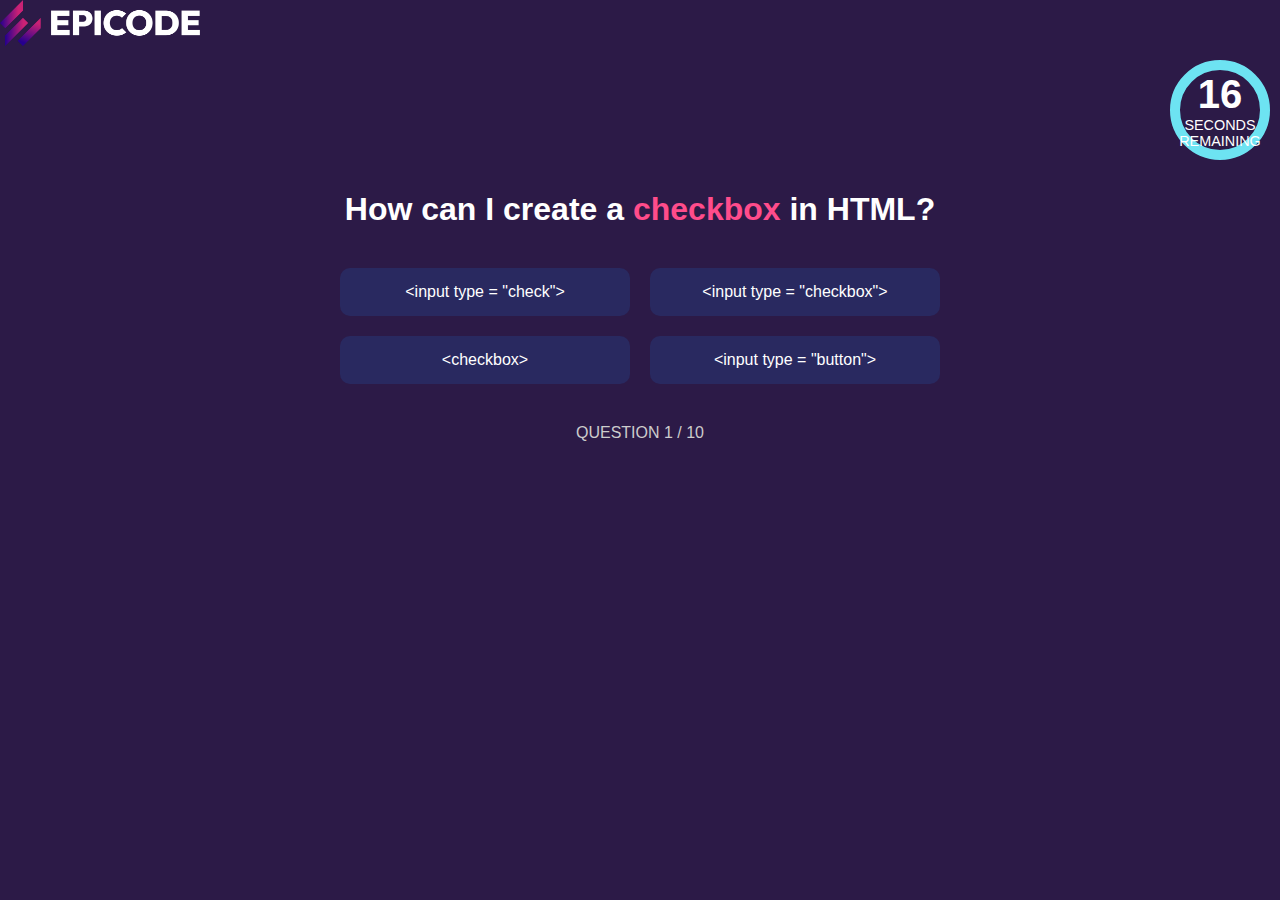
==== index.html @ fd9e722e "first commit" ====
<!DOCTYPE html>
<!DOCTYPE html>
<html lang="en">
<head>
    <meta charset="UTF-8">
    <meta name="viewport" content="width=device-width, initial-scale=1.0">
    <link rel="stylesheet" href="style.css">
    
    <title>Checkbox Quiz</title>
</head>
<body>
    <img src="img/epicode_logo.png" alt="Logo" class="logo" width="200px">
    
        <div class="header">
            <div class="logo"></div>
        
       <div class="timer-container"></div>
            <div class="timer">
                <svg>
                    <circle class="bg-circle" cx="50" cy="50" r="45"></circle>
                    <circle class="progress-circle" cx="50" cy="50" r="45"></circle>
                </svg>
                <div class="timer-text">
                    <div class="seconds">16</div>
                    <div class="label">SECONDS<br>REMAINING</div>
                </div>
            </div>
        </div>
        <script src="script.js"></script>
    <div class="content">
        <h1>How can I create a <span class="highlight">checkbox</span> in HTML?</h1>
        <div class="question-box">
            <button>&lt;input type = "check"&gt;</button>
            <button>&lt;input type = "checkbox"&gt;</button>
            <button>&lt;checkbox&gt;</button>
            <button>&lt;input type = "button"&gt;</button>
        </div>
        <p class="question-number">QUESTION 1 / 10</p>
    </div>
</body>
</html>
---- style.css ----
body {
    margin: 0;
    font-family: Arial, sans-serif;
    background-color: #2c1a47;
    color: #ffffff;
}

.header {
    display: flex;
    justify-content: space-between;
    align-items: center; 
    padding: 10px; 
  }
  
  .logo {
    font-size: 20px; 
    color: white;
  }

.timer {
    position: relative;
    width: 100px;
    height: 100px;
}

.timer svg {
    position: absolute;
    top: 0;
    left: 0;
    width: 100%;
    height: 100%;
    transform: rotate(-90deg);
}

.timer .bg-circle {
    fill: none;
    stroke: #3d2b5c;
    stroke-width: 10;
    
}

.timer .progress-circle {
    fill: none;
    stroke: #6de3f2;
    stroke-width: 10;
    stroke-dasharray: 283;
    stroke-dashoffset: 0;
    transition: stroke-dashoffset 0.3s linear;
}

.timer .timer-text {
    position: absolute;
    top: 50%;
    left: 50%;
    transform: translate(-50%, -50%);
    text-align: center;
    color: #ffffff;
}

.timer .seconds {
    font-size: 2.5em;
    font-weight: bold;
}

.timer .label {
    font-size: 0.9em;
    text-transform: uppercase;
}

.content {
    text-align: center;
    margin: 20px auto;
}

h1 {
    font-size: 2em;
    margin-bottom: 20px;
}

.highlight {
    color: #ff4c8b;
}

.question-box {
    display: grid;
    grid-template-columns: repeat(2, 1fr);
    gap: 20px;
    justify-content: center;
    margin: 40px auto;
    max-width: 600px;
}

button {
    background-color: #292960;
    border: none;
    color: #ffffff;
    padding: 15px;
    font-size: 1em;
    border-radius: 10px;
    cursor: pointer;
    transition: background-color 0.3s;
}

button:hover {
    background-color: #3c3c7f;
}

.question-number {
    font-size: 1em;
    color: #cccccc;
}
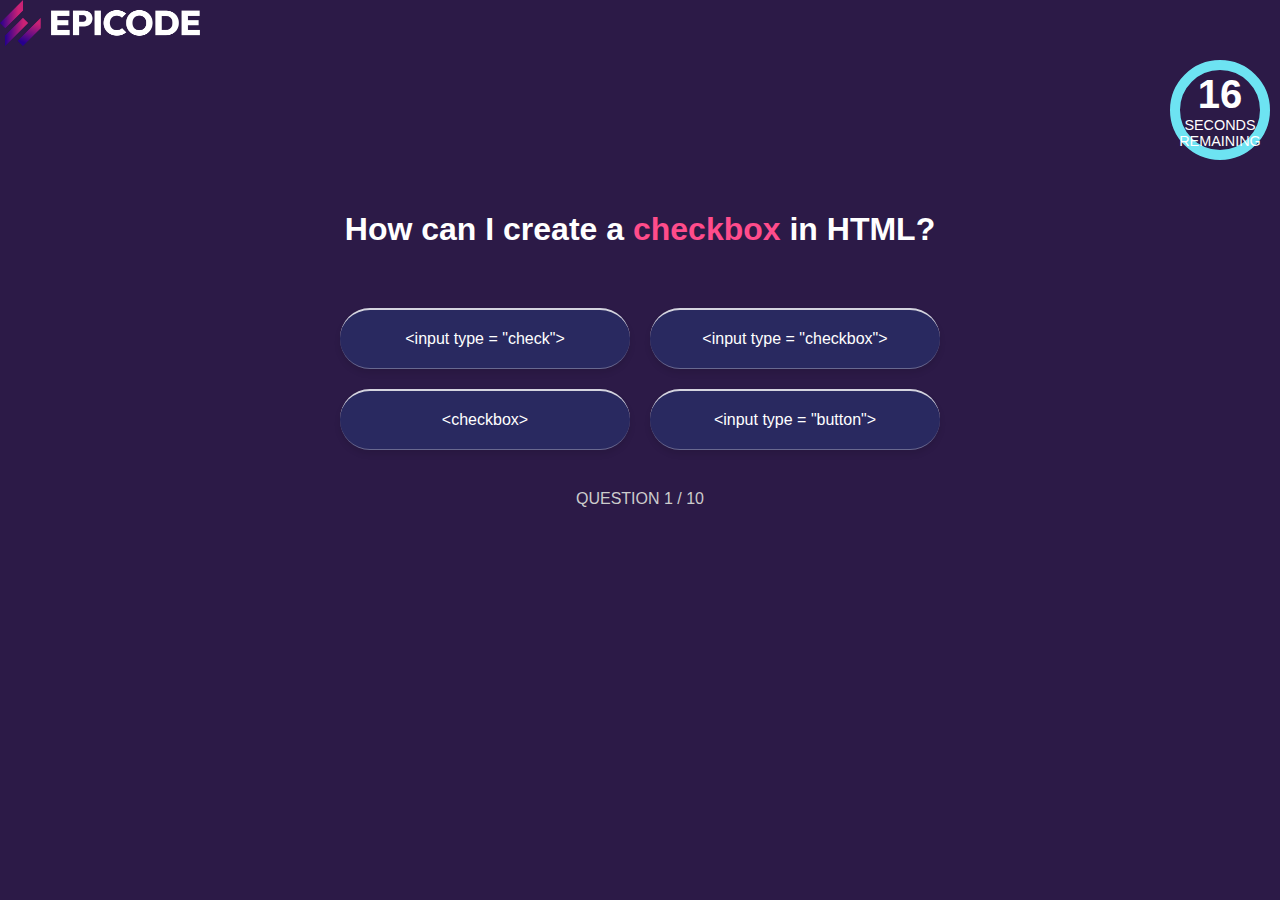
==== commit 5c75cc3c: "modifiche" ====
--- a/index.html
+++ b/index.html
@@ -9,6 +9,7 @@
     <title>Checkbox Quiz</title>
 </head>
 <body>
+    <script src="script.js"></script>
     <img src="img/epicode_logo.png" alt="Logo" class="logo" width="200px">
     
         <div class="header">
@@ -26,14 +27,14 @@
                 </div>
             </div>
         </div>
-        <script src="script.js"></script>
+        <script src="timer.js"></script>
     <div class="content">
         <h1>How can I create a <span class="highlight">checkbox</span> in HTML?</h1>
         <div class="question-box">
-            <button>&lt;input type = "check"&gt;</button>
-            <button>&lt;input type = "checkbox"&gt;</button>
-            <button>&lt;checkbox&gt;</button>
-            <button>&lt;input type = "button"&gt;</button>
+            <button class="gradient-button">&lt;input type = "check"&gt;</button>
+            <button class="gradient-button">&lt;input type = "checkbox"&gt;</button>
+            <button class="gradient-button">&lt;checkbox&gt;</button>
+            <button class="gradient-button">&lt;input type = "button"&gt;</button>
         </div>
         <p class="question-number">QUESTION 1 / 10</p>
     </div>
--- a/style.css
+++ b/style.css
@@ -73,8 +73,11 @@
 }
 
 h1 {
-    font-size: 2em;
-    margin-bottom: 20px;
+    font-family: Arial, sans-serif;
+    color: white;
+    padding: 20px; /* spazio interno */
+    text-align: center;
+      
 }
 
 .highlight {
@@ -105,6 +108,27 @@
     background-color: #3c3c7f;
 }
 
+.gradient-button {
+    background: linear-gradient: white
+    border: 3px solid rgba(255, 255, 255, 0.3);
+    border-top: 2px solid rgba(255, 255, 255, 0.8);
+    border-bottom: 1px solid rgba(255, 255, 255, 0.3);
+    color: white;
+    border-radius: 30px;
+    padding: 20px 20px;
+    font-size: 16px;
+    cursor: pointer;
+    display: inline-block;
+    text-align: center;
+    box-shadow: 0 4px 6px rgba(0, 0, 0, 0.1);
+    transition: all 0.3s ease;
+  }
+  
+  .gradient-button:hover {
+    box-shadow: 0 6px 10px rgba(0, 0, 0, 0.2);
+  }
+  
+
 .question-number {
     font-size: 1em;
     color: #cccccc;
